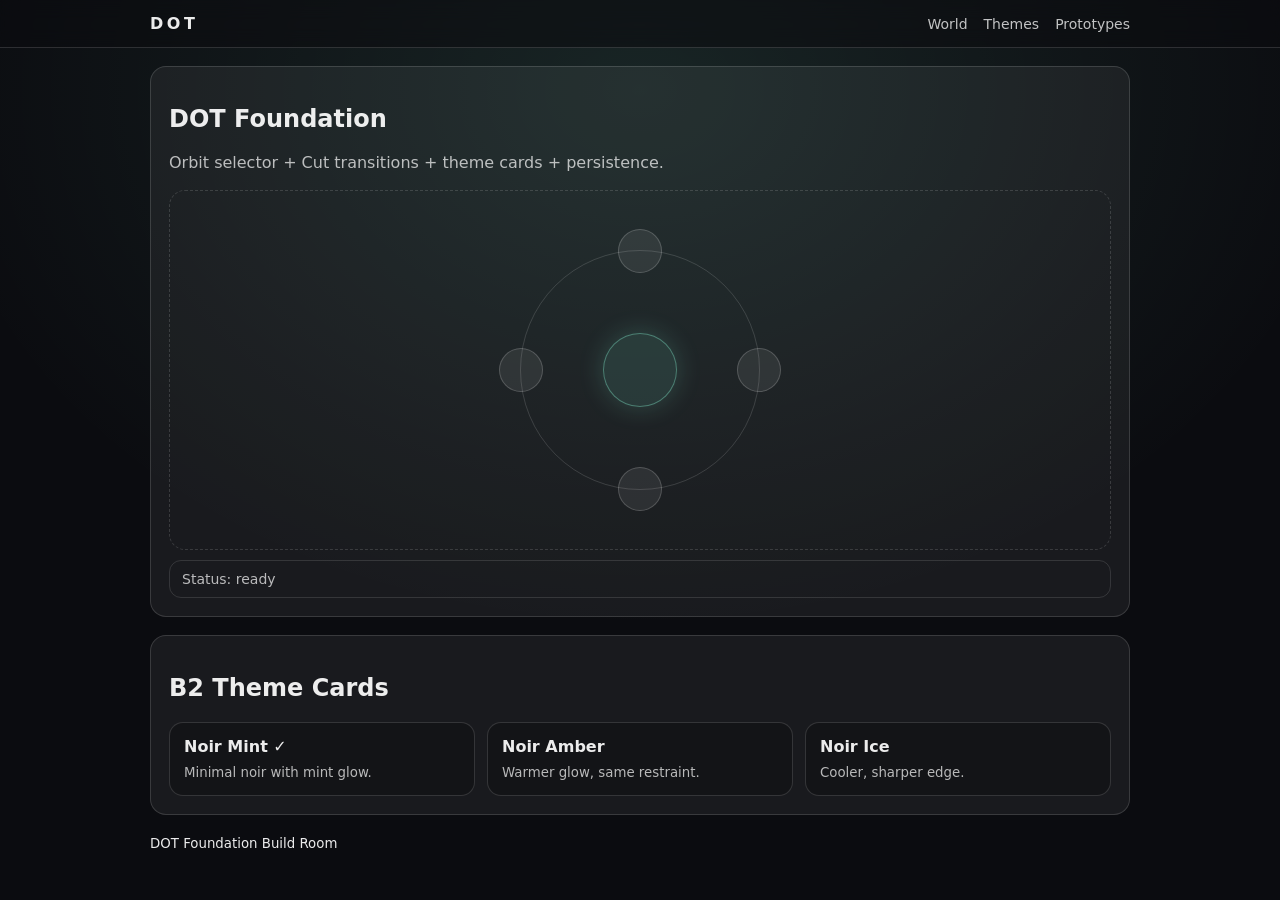
==== src/index.html @ 110714ef "chore: init DOT foundation structure" ====
<!doctype html>
<html lang="en">
<head>
  <meta charset="utf-8" />
  <meta name="viewport" content="width=device-width,initial-scale=1" />
  <title>DOT — Foundation</title>
  <meta name="description" content="DOT foundation build: orbit selector + transitions + theme persistence." />
  <link rel="stylesheet" href="./styles/main.css" />
</head>
<body>
  <a class="skip" href="#main">Skip to content</a>

  <header class="topbar">
    <div class="container">
      <div class="brand">DOT</div>
      <nav class="nav">
        <a href="#world">World</a>
        <a href="#themes">Themes</a>
        <a href="./prototypes/">Prototypes</a>
      </nav>
    </div>
  </header>

  <main id="main" class="container">
    <section id="world" class="panel">
      <h1>DOT Foundation</h1>
      <p class="sub">Orbit selector + Cut transitions + theme cards + persistence.</p>

      <div class="world">
        <button class="dot center" aria-label="Your dot"></button>

        <div class="orbit" aria-label="Orbit selector">
          <button class="dot orbit-dot" data-orbit="people" aria-label="People"></button>
          <button class="dot orbit-dot" data-orbit="music" aria-label="Music"></button>
          <button class="dot orbit-dot" data-orbit="play" aria-label="Play"></button>
          <button class="dot orbit-dot" data-orbit="ai" aria-label="AI"></button>
        </div>
      </div>

      <div class="status" aria-live="polite" id="status">Status: ready</div>
    </section>

    <section id="themes" class="panel">
      <h2>B2 Theme Cards</h2>
      <div class="cards" id="themeCards"></div>
    </section>
  </main>

  <footer class="footer container">
    <small>DOT Foundation Build Room</small>
  </footer>

  <script src="./scripts/app.js" defer></script>
</body>
</html>
---- src/styles/main.css ----
:root{
  --bg: #0b0c10;
  --panel: rgba(255,255,255,.06);
  --text: rgba(255,255,255,.92);
  --muted: rgba(255,255,255,.7);
  --stroke: rgba(255,255,255,.14);
  --glow: rgba(140,255,220,.65);
  --radius: 16px;
}

*{ box-sizing:border-box; }
html,body{ height:100%; }
body{
  margin:0;
  font-family: system-ui, -apple-system, Segoe UI, Roboto, Helvetica, Arial, sans-serif;
  background: radial-gradient(1200px 900px at 50% 10%, rgba(140,255,220,.10), transparent 60%),
              var(--bg);
  color: var(--text);
}

a{ color: var(--text); text-decoration:none; opacity:.9; }
a:hover{ opacity:1; }

.container{ width:min(980px, 92vw); margin:0 auto; }
.skip{ position:absolute; left:-9999px; }
.skip:focus{ left: 16px; top: 16px; background:#000; padding:10px 12px; border-radius:10px; }

.topbar{
  position:sticky; top:0;
  backdrop-filter: blur(10px);
  background: rgba(11,12,16,.55);
  border-bottom: 1px solid var(--stroke);
}
.topbar .container{
  display:flex; align-items:center; justify-content:space-between;
  padding: 14px 0;
}
.brand{ letter-spacing:.22em; font-weight:700; }
.nav{ display:flex; gap:16px; font-size:14px; opacity:.9; }

.panel{
  margin: 18px 0;
  padding: 18px;
  border: 1px solid var(--stroke);
  background: var(--panel);
  border-radius: var(--radius);
}

.sub{ color: var(--muted); margin-top: 6px; }

.world{
  margin: 18px 0 10px;
  height: 360px;
  border: 1px dashed rgba(255,255,255,.14);
  border-radius: var(--radius);
  position: relative;
  display:grid;
  place-items:center;
}

.dot{
  width: 44px; height: 44px;
  border-radius: 999px;
  border: 1px solid rgba(255,255,255,.18);
  background: rgba(255,255,255,.08);
  box-shadow: 0 0 0 rgba(0,0,0,0);
}

.center{
  width: 74px; height: 74px;
  background: rgba(140,255,220,.10);
  border-color: rgba(140,255,220,.35);
  box-shadow: 0 0 26px rgba(140,255,220,.18);
}

.orbit{
  position:absolute;
  width: 240px; height: 240px;
  border-radius: 999px;
  border: 1px solid rgba(255,255,255,.14);
}

.orbit-dot{
  position:absolute;
  transform: translate(-50%, -50%);
}
.orbit-dot:nth-child(1){ left: 50%; top: 0%; }
.orbit-dot:nth-child(2){ left: 100%; top: 50%; }
.orbit-dot:nth-child(3){ left: 50%; top: 100%; }
.orbit-dot:nth-child(4){ left: 0%; top: 50%; }

.status{
  font-size: 14px;
  color: var(--muted);
  padding: 10px 12px;
  border: 1px solid rgba(255,255,255,.12);
  border-radius: 12px;
}

.cards{
  display:grid;
  grid-template-columns: repeat(auto-fit, minmax(220px, 1fr));
  gap: 12px;
}

.card{
  padding: 14px;
  border-radius: 14px;
  border: 1px solid rgba(255,255,255,.14);
  background: rgba(0,0,0,.22);
  cursor:pointer;
}
.card:hover{ border-color: rgba(140,255,220,.38); }
.card strong{ display:block; margin-bottom:6px; }
.card small{ color: var(--muted); }
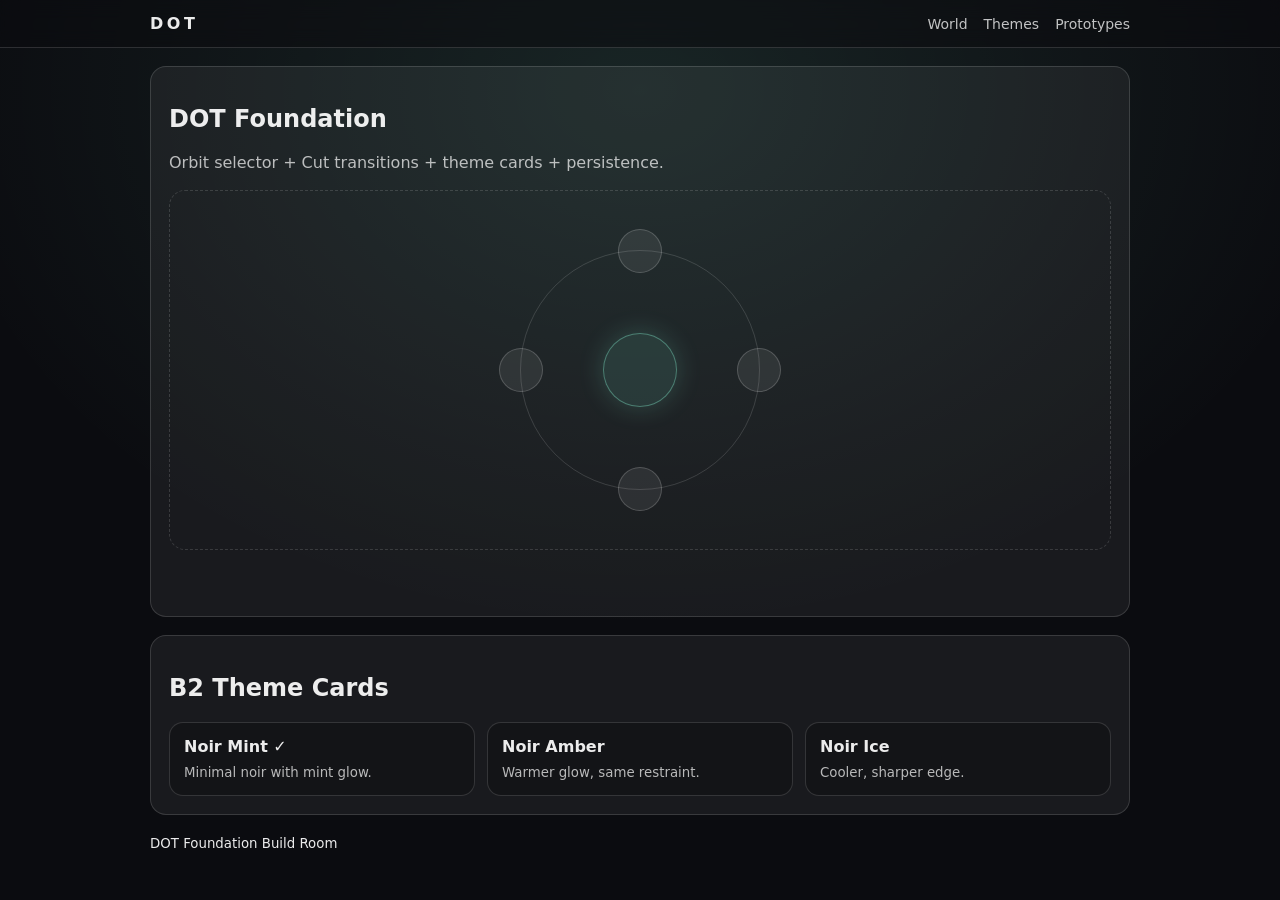
==== commit 212c1b67: "Codex: orbit layout, focus states, sizing variables" ====
--- a/src/index.html
+++ b/src/index.html
@@ -1,55 +1,76 @@
 <!doctype html>
 <html lang="en">
-<head>
-  <meta charset="utf-8" />
-  <meta name="viewport" content="width=device-width,initial-scale=1" />
-  <title>DOT — Foundation</title>
-  <meta name="description" content="DOT foundation build: orbit selector + transitions + theme persistence." />
-  <link rel="stylesheet" href="./styles/main.css" />
-</head>
-<body>
-  <a class="skip" href="#main">Skip to content</a>
+  <head>
+    <meta charset="utf-8" />
+    <meta name="viewport" content="width=device-width,initial-scale=1" />
+    <title>DOT — Foundation</title>
+    <meta
+      name="description"
+      content="DOT foundation build: orbit selector + transitions + theme persistence."
+    />
+    <link rel="stylesheet" href="./styles/main.css" />
+  </head>
+  <body>
+    <a class="skip" href="#main">Skip to content</a>
 
-  <header class="topbar">
-    <div class="container">
-      <div class="brand">DOT</div>
-      <nav class="nav">
-        <a href="#world">World</a>
-        <a href="#themes">Themes</a>
-        <a href="./prototypes/">Prototypes</a>
-      </nav>
-    </div>
-  </header>
+    <header class="topbar">
+      <div class="container">
+        <div class="brand">DOT</div>
+        <nav class="nav">
+          <a href="#world">World</a>
+          <a href="#themes">Themes</a>
+          <a href="./prototypes/index.html">Prototypes</a>
+        </nav>
+      </div>
+    </header>
 
-  <main id="main" class="container">
-    <section id="world" class="panel">
-      <h1>DOT Foundation</h1>
-      <p class="sub">Orbit selector + Cut transitions + theme cards + persistence.</p>
+    <main id="main" class="container">
+      <section id="world" class="panel">
+        <h1>DOT Foundation</h1>
+        <p class="sub">
+          Orbit selector + Cut transitions + theme cards + persistence.
+        </p>
 
-      <div class="world">
-        <button class="dot center" aria-label="Your dot"></button>
+        <div class="world">
+          <button class="dot center" aria-label="Your dot"></button>
 
-        <div class="orbit" aria-label="Orbit selector">
-          <button class="dot orbit-dot" data-orbit="people" aria-label="People"></button>
-          <button class="dot orbit-dot" data-orbit="music" aria-label="Music"></button>
-          <button class="dot orbit-dot" data-orbit="play" aria-label="Play"></button>
-          <button class="dot orbit-dot" data-orbit="ai" aria-label="AI"></button>
+          <div class="orbit" aria-label="Orbit selector">
+            <button
+              class="dot orbit-dot"
+              data-orbit="people"
+              aria-label="People"
+            ></button>
+            <button
+              class="dot orbit-dot"
+              data-orbit="music"
+              aria-label="Music"
+            ></button>
+            <button
+              class="dot orbit-dot"
+              data-orbit="play"
+              aria-label="Play"
+            ></button>
+            <button
+              class="dot orbit-dot"
+              data-orbit="ai"
+              aria-label="AI"
+            ></button>
+          </div>
         </div>
-      </div>
 
-      <div class="status" aria-live="polite" id="status">Status: ready</div>
-    </section>
+        <div class="status" aria-live="polite" id="status">Status: ready</div>
+      </section>
 
-    <section id="themes" class="panel">
-      <h2>B2 Theme Cards</h2>
-      <div class="cards" id="themeCards"></div>
-    </section>
-  </main>
+      <section id="themes" class="panel">
+        <h2>B2 Theme Cards</h2>
+        <div class="cards" id="themeCards"></div>
+      </section>
+    </main>
 
-  <footer class="footer container">
-    <small>DOT Foundation Build Room</small>
-  </footer>
+    <footer class="footer container">
+      <small>DOT Foundation Build Room</small>
+    </footer>
 
-  <script src="./scripts/app.js" defer></script>
-</body>
+    <script type="module" src="./scripts/app.js"></script>
+  </body>
 </html>
--- a/src/styles/main.css
+++ b/src/styles/main.css
@@ -1,44 +1,111 @@
-:root{
+:root {
   --bg: #0b0c10;
-  --panel: rgba(255,255,255,.06);
-  --text: rgba(255,255,255,.92);
-  --muted: rgba(255,255,255,.7);
-  --stroke: rgba(255,255,255,.14);
-  --glow: rgba(140,255,220,.65);
+  --panel: rgba(255, 255, 255, 0.06);
+  --text: rgba(255, 255, 255, 0.92);
+  --muted: rgba(255, 255, 255, 0.7);
+  --stroke: rgba(255, 255, 255, 0.14);
+  --glow: rgba(140, 255, 220, 0.65);
   --radius: 16px;
-}
-
-*{ box-sizing:border-box; }
-html,body{ height:100%; }
-body{
-  margin:0;
-  font-family: system-ui, -apple-system, Segoe UI, Roboto, Helvetica, Arial, sans-serif;
-  background: radial-gradient(1200px 900px at 50% 10%, rgba(140,255,220,.10), transparent 60%),
-              var(--bg);
+  --dot-size: 44px;
+  --center-dot-size: 74px;
+  --orbit-size: 240px;
+  --orbit-hover-scale: 1.15;
+  --orbit-active-scale: 1.22;
+  --orbit-focus-pull: 8px;
+}
+
+* {
+  box-sizing: border-box;
+}
+html,
+body {
+  height: 100%;
+}
+body {
+  margin: 0;
+  font-family:
+    system-ui,
+    -apple-system,
+    Segoe UI,
+    Roboto,
+    Helvetica,
+    Arial,
+    sans-serif;
+  background:
+    radial-gradient(
+      1200px 900px at 50% 10%,
+      rgba(140, 255, 220, 0.1),
+      transparent 60%
+    ),
+    var(--bg);
   color: var(--text);
 }
 
-a{ color: var(--text); text-decoration:none; opacity:.9; }
-a:hover{ opacity:1; }
-
-.container{ width:min(980px, 92vw); margin:0 auto; }
-.skip{ position:absolute; left:-9999px; }
-.skip:focus{ left: 16px; top: 16px; background:#000; padding:10px 12px; border-radius:10px; }
-
-.topbar{
-  position:sticky; top:0;
+body.cut::before {
+  content: "";
+  position: fixed;
+  inset: 0;
+  background: rgba(255, 255, 255, 0.08);
+  backdrop-filter: blur(2px);
+  opacity: 1;
+  pointer-events: none;
+  z-index: 9999;
+  transition: opacity 400ms ease;
+}
+body::before {
+  opacity: 0;
+}
+
+a {
+  color: var(--text);
+  text-decoration: none;
+  opacity: 0.9;
+}
+a:hover {
+  opacity: 1;
+}
+
+.container {
+  width: min(980px, 92vw);
+  margin: 0 auto;
+}
+.skip {
+  position: absolute;
+  left: -9999px;
+}
+.skip:focus {
+  left: 16px;
+  top: 16px;
+  background: #000;
+  padding: 10px 12px;
+  border-radius: 10px;
+}
+
+.topbar {
+  position: sticky;
+  top: 0;
   backdrop-filter: blur(10px);
-  background: rgba(11,12,16,.55);
+  background: rgba(11, 12, 16, 0.55);
   border-bottom: 1px solid var(--stroke);
 }
-.topbar .container{
-  display:flex; align-items:center; justify-content:space-between;
+.topbar .container {
+  display: flex;
+  align-items: center;
+  justify-content: space-between;
   padding: 14px 0;
 }
-.brand{ letter-spacing:.22em; font-weight:700; }
-.nav{ display:flex; gap:16px; font-size:14px; opacity:.9; }
-
-.panel{
+.brand {
+  letter-spacing: 0.22em;
+  font-weight: 700;
+}
+.nav {
+  display: flex;
+  gap: 16px;
+  font-size: 14px;
+  opacity: 0.9;
+}
+
+.panel {
   margin: 18px 0;
   padding: 18px;
   border: 1px solid var(--stroke);
@@ -46,70 +113,218 @@
   border-radius: var(--radius);
 }
 
-.sub{ color: var(--muted); margin-top: 6px; }
-
-.world{
+.sub {
+  color: var(--muted);
+  margin-top: 6px;
+}
+
+.world {
   margin: 18px 0 10px;
   height: 360px;
-  border: 1px dashed rgba(255,255,255,.14);
+  border: 1px dashed rgba(255, 255, 255, 0.14);
   border-radius: var(--radius);
   position: relative;
-  display:grid;
-  place-items:center;
-}
-
-.dot{
-  width: 44px; height: 44px;
+  display: grid;
+  place-items: center;
+}
+
+.dot {
+  width: var(--dot-size);
+  height: var(--dot-size);
   border-radius: 999px;
-  border: 1px solid rgba(255,255,255,.18);
-  background: rgba(255,255,255,.08);
-  box-shadow: 0 0 0 rgba(0,0,0,0);
-}
-
-.center{
-  width: 74px; height: 74px;
-  background: rgba(140,255,220,.10);
-  border-color: rgba(140,255,220,.35);
-  box-shadow: 0 0 26px rgba(140,255,220,.18);
-}
-
-.orbit{
-  position:absolute;
-  width: 240px; height: 240px;
-  border-radius: 999px;
-  border: 1px solid rgba(255,255,255,.14);
-}
-
-.orbit-dot{
-  position:absolute;
+  border: 1px solid rgba(255, 255, 255, 0.18);
+  background: rgba(255, 255, 255, 0.08);
+  box-shadow: 0 0 0 rgba(0, 0, 0, 0);
+}
+
+.center {
+  width: var(--center-dot-size);
+  height: var(--center-dot-size);
+  background: rgba(140, 255, 220, 0.1);
+  border-color: rgba(140, 255, 220, 0.35);
+  box-shadow: 0 0 26px rgba(140, 255, 220, 0.18);
+}
+
+/* ==========================
+   BULLETPROOF ORBIT SYSTEM
+========================== */
+
+/* World is positioning context */
+.world {
+  position: relative;
+  display: flex;
+  align-items: center;
+  justify-content: center;
+}
+
+/* ==========================
+   BULLETPROOF ORBIT (for your HTML)
+   Uses your existing .dot styles
+========================== */
+
+.world {
+  position: relative;
+  height: 360px; /* keep your stage height */
+  display: grid;
+  place-items: center;
+}
+
+/* Orbit ring is centered */
+.orbit {
+  position: absolute;
+  left: 50%;
+  top: 50%;
+  width: var(--orbit-size);
+  height: var(--orbit-size);
   transform: translate(-50%, -50%);
-}
-.orbit-dot:nth-child(1){ left: 50%; top: 0%; }
-.orbit-dot:nth-child(2){ left: 100%; top: 50%; }
-.orbit-dot:nth-child(3){ left: 50%; top: 100%; }
-.orbit-dot:nth-child(4){ left: 0%; top: 50%; }
-
-.status{
+  border-radius: 50%;
+  border: 1px solid rgba(255, 255, 255, 0.14);
+
+  /* ring doesn't block hover/click */
+  pointer-events: none;
+}
+
+/* Orbit dots are positioned relative to orbit ring */
+.orbit .orbit-dot {
+  position: absolute;
+  pointer-events: auto; /* re-enable interaction */
+  cursor: pointer;
+
+  /* Center dot on its anchor point */
+  --orbit-scale: 1;
+  --focus-pull-x: 0px;
+  --focus-pull-y: 0px;
+  transform: translate(-50%, -50%) translate(var(--focus-pull-x), var(--focus-pull-y))
+    scale(var(--orbit-scale));
+  transition:
+    transform 160ms ease,
+    box-shadow 160ms ease,
+    border-color 160ms ease,
+    opacity 160ms ease;
+}
+
+/* Place each dot around the ring (centered on ring edge) */
+.orbit .orbit-dot:nth-child(1) {
+  left: 50%;
+  top: 0;
+  --focus-x: 0;
+  --focus-y: 1;
+}
+
+.orbit .orbit-dot:nth-child(2) {
+  left: 100%;
+  top: 50%;
+  --focus-x: -1;
+  --focus-y: 0;
+}
+
+.orbit .orbit-dot:nth-child(3) {
+  left: 50%;
+  top: 100%;
+  --focus-x: 0;
+  --focus-y: -1;
+}
+
+.orbit .orbit-dot:nth-child(4) {
+  left: 0;
+  top: 50%;
+  --focus-x: 1;
+  --focus-y: 0;
+}
+
+/* Hover */
+.orbit .orbit-dot:hover {
+  --orbit-scale: var(--orbit-hover-scale);
+  box-shadow: 0 0 18px rgba(140, 255, 220, 0.3);
+  border-color: rgba(140, 255, 220, 0.5);
+}
+
+/* Active click pulse */
+.orbit .orbit-dot.is-active {
+  --orbit-scale: var(--orbit-active-scale);
+  box-shadow: 0 0 24px rgba(140, 255, 220, 0.45);
+  border-color: rgba(140, 255, 220, 0.6);
+  animation: orbitPulse 360ms ease;
+}
+
+.orbit.is-focused .orbit-dot {
+  opacity: 0.45;
+}
+
+.orbit .orbit-dot.is-focused {
+  --focus-pull-x: calc(var(--focus-x) * var(--orbit-focus-pull));
+  --focus-pull-y: calc(var(--focus-y) * var(--orbit-focus-pull));
+  opacity: 1;
+  box-shadow: 0 0 20px rgba(140, 255, 220, 0.38);
+  border-color: rgba(140, 255, 220, 0.55);
+}
+
+@keyframes orbitPulse {
+  0% {
+    box-shadow: 0 0 6px rgba(140, 255, 220, 0.2);
+  }
+  60% {
+    box-shadow: 0 0 26px rgba(140, 255, 220, 0.55);
+  }
+  100% {
+    box-shadow: 0 0 18px rgba(140, 255, 220, 0.32);
+  }
+}
+
+.status {
   font-size: 14px;
   color: var(--muted);
   padding: 10px 12px;
-  border: 1px solid rgba(255,255,255,.12);
+  border: 1px solid rgba(255, 255, 255, 0.12);
   border-radius: 12px;
-}
-
-.cards{
-  display:grid;
+  opacity: 0;
+  transform: translateY(6px);
+  transition:
+    opacity 180ms ease,
+    transform 180ms ease;
+}
+
+.status.is-visible {
+  opacity: 1;
+  transform: translateY(0);
+}
+
+.cards {
+  display: grid;
   grid-template-columns: repeat(auto-fit, minmax(220px, 1fr));
   gap: 12px;
 }
 
-.card{
+.card {
   padding: 14px;
   border-radius: 14px;
-  border: 1px solid rgba(255,255,255,.14);
-  background: rgba(0,0,0,.22);
-  cursor:pointer;
-}
-.card:hover{ border-color: rgba(140,255,220,.38); }
-.card strong{ display:block; margin-bottom:6px; }
-.card small{ color: var(--muted); }
+  border: 1px solid rgba(255, 255, 255, 0.14);
+  background: rgba(0, 0, 0, 0.22);
+  cursor: pointer;
+}
+.card:hover {
+  border-color: rgba(140, 255, 220, 0.38);
+}
+.card strong {
+  display: block;
+  margin-bottom: 6px;
+}
+.card small {
+  color: var(--muted);
+}
+
+body.cut {
+  animation: cutFlash 0.4s ease;
+}
+
+@keyframes cutFlash {
+  0% {
+    filter: brightness(1);
+  }
+  40% {
+    filter: brightness(2);
+  }
+  100% {
+    filter: brightness(1);
+  }
+}
